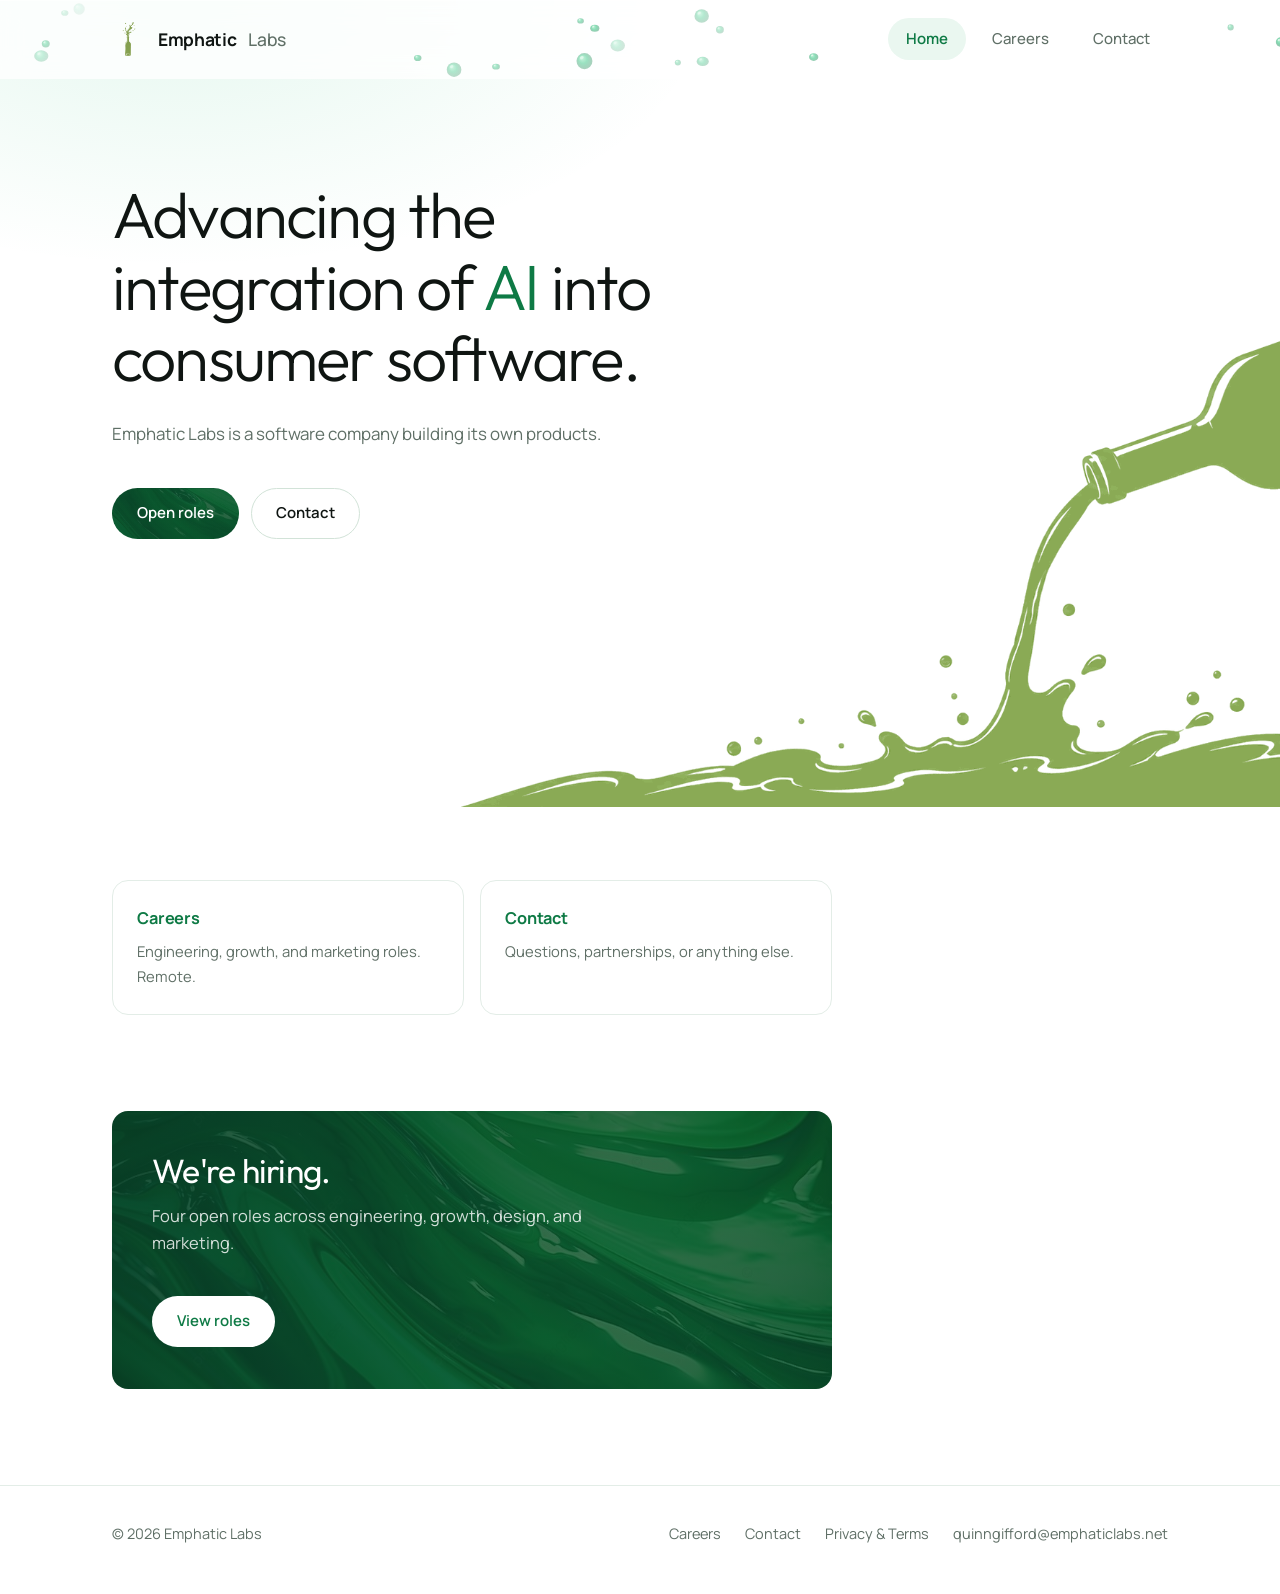
==== site/index.html @ 2c8e4764 "upload" ====
<!doctype html>
<html lang="en">
<head>
<meta charset="utf-8">
<meta name="viewport" content="width=device-width, initial-scale=1">
<title>Emphatic Labs</title>
<meta name="description" content="Advancing the integration of AI into consumer software.">
<link rel="preconnect" href="https://fonts.googleapis.com">
<link rel="preconnect" href="https://fonts.gstatic.com" crossorigin>
<link href="https://fonts.googleapis.com/css2?family=Manrope:wght@400;500;600;700&family=Outfit:wght@300;400&display=swap" rel="stylesheet">
<link rel="stylesheet" href="styles.css">
<link rel="icon" type="image/png" sizes="32x32" href="assets/favicon-32.png">
<link rel="apple-touch-icon" href="assets/apple-touch-icon.png">
</head>
<body>

<header class="site-header">
  <canvas id="nav-pixels" aria-hidden="true"></canvas>
  <div class="wrap">
    <a class="logo" href="index.html">
      <img src="assets/logo.png" alt="" width="512" height="512">
      Emphatic <span class="dim">Labs</span>
    </a>
    <nav class="nav">
      <a href="index.html" aria-current="page">Home</a>
      <a href="careers.html">Careers</a>
      <a href="contact.html">Contact</a>
    </nav>
  </div>
</header>

<main>

  <section class="hero hero-home">
    <div class="wrap">
      <h1>Advancing the integration of <span class="hl">AI</span> into consumer software.</h1>
      <p class="lede">
        Emphatic Labs is a software company building its own products.
      </p>
      <div class="hero-actions">
        <a class="btn btn-primary" href="careers.html">Open roles</a>
        <a class="btn btn-ghost" href="contact.html">Contact</a>
      </div>
    </div>
  </section>

  <section class="section">
    <div class="wrap">
      <div class="cards">
        <a class="card" href="careers.html">
          <h3>Careers</h3>
          <p>Engineering, growth, and marketing roles. Remote.</p>
        </a>
        <a class="card" href="contact.html">
          <h3>Contact</h3>
          <p>Questions, partnerships, or anything else.</p>
        </a>
      </div>
    </div>
  </section>

  <section class="section">
    <div class="wrap">
      <div class="panel">
        <h2>We're hiring.</h2>
        <p>Four open roles across engineering, growth, design, and marketing.</p>
        <a class="btn" href="careers.html">View roles</a>
      </div>
    </div>
  </section>

</main>

<footer class="site-footer">
  <div class="wrap">
    <span>&copy; 2026 Emphatic Labs</span>
    <div class="foot-links">
      <a href="careers.html">Careers</a>
      <a href="contact.html">Contact</a>
      <a href="legal.html">Privacy &amp; Terms</a>
      <a href="mailto:quinngifford@emphaticlabs.net">quinngifford@emphaticlabs.net</a>
    </div>
  </div>
</footer>

<script src="nav.js"></script>

</body>
</html>
---- site/styles.css ----
/* Emphatic Labs — shared styles */

:root {
  --bg:           #ffffff;
  --surface:      #f4faf6;
  --line:         #e3ede7;
  --line-strong:  #d2e3d8;

  --text:         #0f1512;
  --muted:        #5f6f66;

  --accent:       #0e7a45;   /* text, links, solid fills — AA on white */
  --accent-bright:#2ec27e;   /* decorative fills, washes */
  --accent-soft:  #eaf7f0;   /* tinted surfaces */

  --radius:       16px;
  --radius-sm:    10px;
  --maxw:         1120px;
  --ease:         cubic-bezier(.22,.7,.3,1);
}

* { box-sizing: border-box; }

html { scroll-behavior: smooth; }

body {
  margin: 0;
  background: var(--bg);
  color: var(--text);
  font-family: "Manrope", -apple-system, BlinkMacSystemFont, "Segoe UI", Roboto, Helvetica, Arial, sans-serif;
  font-size: 16.5px;
  line-height: 1.65;
  -webkit-font-smoothing: antialiased;
  text-rendering: optimizeLegibility;
}

.wrap { width: 100%; max-width: var(--maxw); margin: 0 auto; padding: 0 32px; }

a { color: inherit; }

:focus-visible { outline: 2px solid var(--accent); outline-offset: 3px; border-radius: 4px; }

/* ---------- Header ---------- */

.site-header {
  position: sticky;
  top: 0;
  z-index: 20;
  background: rgba(255,255,255,.78);
  backdrop-filter: blur(14px);
  border-bottom: 1px solid transparent;
  transition: border-color .25s var(--ease), background .25s var(--ease);
}
.site-header.is-scrolled {
  border-bottom-color: var(--line);
  background: rgba(255,255,255,.92);
}

/* Drifting pixel field, behind the header content */
#nav-pixels {
  position: absolute;
  inset: 0;
  width: 100%;
  height: 100%;
  pointer-events: none;
  z-index: 0;
}

.site-header .wrap {
  position: relative;
  z-index: 1;
  display: flex;
  align-items: center;
  justify-content: space-between;
  gap: 40px;
  height: 78px;
}

.logo {
  display: inline-flex;
  align-items: center;
  gap: 12px;
  font-size: 17.5px;
  font-weight: 700;
  letter-spacing: -.02em;
  text-decoration: none;
  white-space: nowrap;
  padding: 6px 10px 6px 6px;
  margin-left: -6px;
  border-radius: 12px;
  transition: background .18s var(--ease);
}
.logo:hover { background: rgba(46,194,126,.09); }
.logo img {
  height: 34px;
  width: auto;
  display: block;
  flex: none;
  transition: transform .3s var(--ease);
}
.logo:hover img { transform: translateY(-2px) rotate(-4deg); }
.logo .dim { color: var(--muted); font-weight: 500; }

.nav { display: flex; align-items: center; gap: 8px; }
.nav a {
  position: relative;
  padding: 9px 18px;
  border-radius: 999px;
  font-size: 15px;
  font-weight: 500;
  color: var(--muted);
  text-decoration: none;
  transition: color .18s var(--ease), background .18s var(--ease);
}
.nav a:hover { color: var(--text); background: var(--surface); }
.nav a[aria-current="page"] {
  color: var(--accent);
  font-weight: 600;
  background: var(--accent-soft);
}

@media (max-width: 640px) {
  .wrap { padding: 0 20px; }
  .site-header .wrap { gap: 10px; height: 68px; }
  .logo { font-size: 15px; gap: 8px; padding: 5px 6px; margin-left: -4px; }
  .logo img { height: 26px; }
  .nav { gap: 1px; }
  .nav a { padding: 7px 9px; font-size: 13.5px; }
}

/* Small phones: drop "Labs" from the wordmark so the nav still fits */
@media (max-width: 420px) {
  .wrap { padding: 0 16px; }
  .logo .dim { display: none; }
  .nav a { padding: 7px 8px; font-size: 13px; }
}

/* ---------- Buttons ---------- */

.btn {
  display: inline-flex;
  align-items: center;
  gap: .5em;
  padding: 12px 24px;
  border-radius: 999px;
  border: 1px solid transparent;
  font-family: inherit;
  font-size: 15px;
  font-weight: 600;
  text-decoration: none;
  cursor: pointer;
  transition: background .18s var(--ease), border-color .18s var(--ease), color .18s var(--ease);
}
/* Liquid texture, darkened enough that white text stays well clear of AA */
.btn-primary {
  color: #fff;
  background:
    linear-gradient(rgba(9,74,42,.80), rgba(9,74,42,.86)),
    url("assets/panel-texture.jpg") center / 260% auto;
  background-color: var(--accent);
}
.btn-primary:hover {
  background:
    linear-gradient(rgba(9,74,42,.70), rgba(9,74,42,.78)),
    url("assets/panel-texture.jpg") center / 260% auto;
  background-color: var(--accent);
}
.btn-ghost { background: #fff; color: var(--text); border-color: var(--line-strong); }
.btn-ghost:hover { background: var(--surface); }

/* ---------- Hero ---------- */

.hero {
  position: relative;
  padding: 100px 0 92px;
}
/* Soft green wash behind the top of the page */
.hero::before {
  content: "";
  position: absolute;
  inset: -78px 0 auto 0;
  height: 560px;
  z-index: -1;
  background:
    radial-gradient(720px 360px at 16% 0%, rgba(46,194,126,.13), transparent 68%),
    radial-gradient(640px 400px at 84% 4%, rgba(46,194,126,.08), transparent 66%);
}

/* Home only: the pour artwork sits along the bottom, content stays in the
   clear space at the left. Padding scales with viewport width so the splash
   never rides up into the copy. */
.hero-home {
  padding-bottom: clamp(150px, 21vw, 310px);
  background-image: url("assets/hero-bg.png");
  background-repeat: no-repeat;
  background-position: bottom center;
  background-size: 100% auto;
}
.hero-home .wrap > * { max-width: 620px; }
/* Breathing room so the wave doesn't butt straight into the cards */
.hero-home + .section { padding-top: 72px; }
.hero-home::before { background: radial-gradient(760px 380px at 14% 0%, rgba(46,194,126,.12), transparent 70%); }

h1 {
  margin: 0;
  font-family: "Outfit", "Manrope", sans-serif;
  font-size: clamp(2.4rem, 5.6vw, 4rem);
  font-weight: 300;
  line-height: 1.12;
  letter-spacing: -.028em;
  max-width: 19ch;
  text-wrap: balance;
}
h1 .hl { color: var(--accent); }

.lede {
  margin: 26px 0 0;
  max-width: 52ch;
  font-size: 1.06rem;
  color: var(--muted);
}

.hero-actions { display: flex; flex-wrap: wrap; gap: 12px; margin-top: 40px; }

/* ---------- Sections ---------- */

.section { padding: 0 0 96px; }

h2 {
  margin: 0 0 18px;
  font-family: "Outfit", "Manrope", sans-serif;
  font-size: clamp(1.6rem, 3vw, 2.1rem);
  font-weight: 400;
  line-height: 1.2;
  letter-spacing: -.022em;
  text-wrap: balance;
}

h3 { margin: 0 0 8px; font-size: 1.02rem; font-weight: 700; letter-spacing: -.01em; }

p { margin: 0 0 16px; }
p:last-child { margin-bottom: 0; }

.prose { max-width: 58ch; color: var(--muted); }

.label {
  font-size: 13px;
  font-weight: 600;
  letter-spacing: .06em;
  text-transform: uppercase;
  color: var(--accent);
  margin: 0 0 20px;
}

/* ---------- Cards ---------- */

.cards { display: grid; gap: 16px; grid-template-columns: repeat(2, 1fr); max-width: 720px; }
@media (max-width: 760px) { .cards { grid-template-columns: 1fr; } }

.card {
  display: block;
  padding: 24px 24px 26px;
  border: 1px solid var(--line);
  border-radius: var(--radius);
  background: #fff;
  text-decoration: none;
  transition: border-color .2s var(--ease), background .2s var(--ease);
}
.card:hover { border-color: var(--line-strong); background: var(--surface); }
.card h3 { color: var(--accent); }
.card p { color: var(--muted); font-size: 14.8px; margin: 0; }

/* Liquid-texture panel */
.panel {
  border-radius: var(--radius);
  background:
    linear-gradient(115deg, rgba(8,66,38,.86), rgba(9,74,42,.72)),
    url("assets/panel-texture.jpg") center / cover;
  background-color: var(--accent);
  color: #fff;
  padding: 40px 40px 42px;
  max-width: 720px;
  overflow: hidden;
}
.panel h2 { color: #fff; margin-bottom: 10px; }
.panel p { color: rgba(255,255,255,.82); max-width: 46ch; }
.panel .btn {
  margin-top: 24px;
  background: #fff;
  color: var(--accent);
}
.panel .btn:hover { background: #eaf7f0; }

/* ---------- Job list ---------- */

.jobs { display: grid; gap: 12px; max-width: 860px; }

.job {
  display: grid;
  grid-template-columns: 1fr auto auto;
  align-items: center;
  gap: 28px;
  padding: 24px 28px;
  border: 1px solid var(--line);
  border-radius: var(--radius);
  background: #fff;
  text-decoration: none;
  transition: border-color .2s var(--ease), background .2s var(--ease);
}
.job:hover { border-color: var(--line-strong); background: var(--surface); }
.job:hover .arrow { color: var(--accent); transform: translateX(4px); }
.job:hover .job-title { color: var(--accent); }

.job-title {
  margin: 0;
  font-size: 1.16rem;
  font-weight: 700;
  letter-spacing: -.015em;
  transition: color .18s var(--ease);
}
.job-meta {
  color: var(--muted);
  font-size: 14.5px;
  white-space: nowrap;
}

@media (max-width: 620px) {
  .job {
    grid-template-columns: 1fr;
    gap: 6px;
    padding: 20px 22px;
  }
  .job-meta { font-size: 14px; }
}

.arrow { font-size: 19px; color: var(--muted); transition: transform .22s var(--ease), color .18s var(--ease); }
@media (max-width: 620px) { .arrow { display: none; } }

/* ---------- Legal ---------- */

.legal { max-width: 68ch; }
.legal h2 {
  margin-top: 0;
  padding-bottom: 14px;
  border-bottom: 1px solid var(--line);
}
.legal h3 {
  margin: 36px 0 10px;
  font-size: 1.02rem;
  color: var(--accent);
}
.legal p { color: var(--muted); }
.legal a { color: var(--accent); text-decoration: underline; text-underline-offset: 2px; }
.legal hr {
  border: 0;
  border-top: 1px solid var(--line);
  margin: 64px 0 56px;
}

/* ---------- Contact ---------- */

.contact-grid { display: grid; grid-template-columns: 1fr 1fr; gap: 64px; align-items: start; }
@media (max-width: 860px) { .contact-grid { grid-template-columns: 1fr; gap: 48px; } }

.channel {
  display: block;
  padding: 20px 0;
  border-bottom: 1px solid var(--line);
  text-decoration: none;
}
.channel:first-of-type { border-top: 1px solid var(--line); }
.channel .k { font-size: 13px; color: var(--muted); }
.channel .v { display: block; margin-top: 4px; font-size: 1.06rem; font-weight: 600; letter-spacing: -.015em; }
.channel:hover .v { color: var(--accent); }

form { display: grid; gap: 16px; }
label { display: block; font-size: 14px; font-weight: 600; margin-bottom: 7px; }
input, textarea {
  width: 100%;
  padding: 12px 14px;
  background: #fff;
  border: 1px solid var(--line-strong);
  border-radius: var(--radius-sm);
  color: var(--text);
  font: inherit;
  font-size: 15.5px;
  transition: border-color .18s var(--ease), box-shadow .18s var(--ease);
}
input::placeholder, textarea::placeholder { color: #9aa9a1; }
input:focus, textarea:focus {
  outline: none;
  border-color: var(--accent-bright);
  box-shadow: 0 0 0 3px rgba(46,194,126,.16);
}
textarea { resize: vertical; min-height: 130px; }
form .btn { justify-content: center; }

/* ---------- Footer ---------- */

.site-footer { border-top: 1px solid var(--line); padding: 36px 0 48px; }
.site-footer .wrap {
  display: flex;
  flex-wrap: wrap;
  align-items: center;
  justify-content: space-between;
  gap: 16px;
  color: var(--muted);
  font-size: 14.5px;
}
.site-footer a { color: var(--muted); text-decoration: none; }
.site-footer a:hover { color: var(--text); }
.foot-links { display: flex; flex-wrap: wrap; gap: 10px 24px; }

@media (max-width: 640px) {
  .site-footer .wrap { flex-direction: column; align-items: flex-start; gap: 14px; }
}

@media (prefers-reduced-motion: reduce) {
  *, *::before, *::after { animation: none !important; transition: none !important; }
}
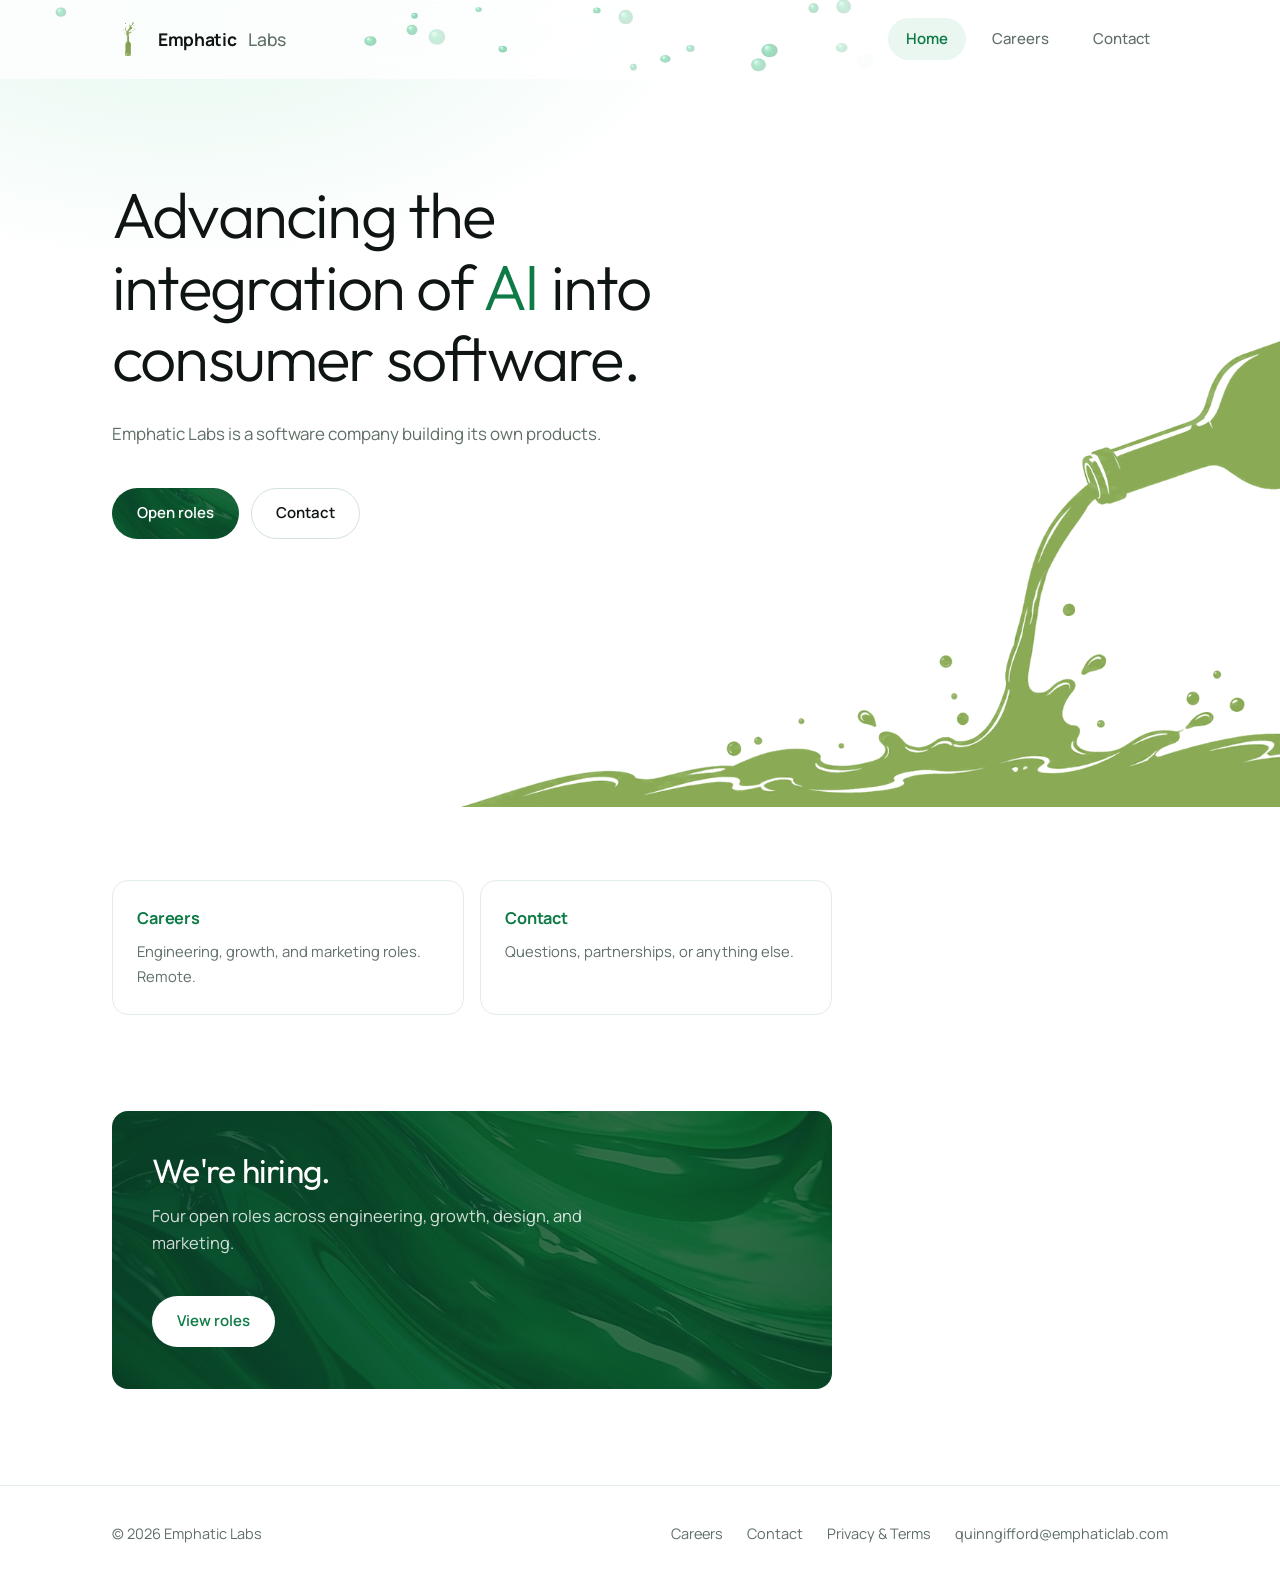
==== commit ffb95c4c: "fix domain" ====
--- a/site/index.html
+++ b/site/index.html
@@ -11,6 +11,18 @@
 <link rel="stylesheet" href="styles.css">
 <link rel="icon" type="image/png" sizes="32x32" href="assets/favicon-32.png">
 <link rel="apple-touch-icon" href="assets/apple-touch-icon.png">
+
+<link rel="canonical" href="https://emphaticlab.com/">
+<meta property="og:type" content="website">
+<meta property="og:site_name" content="Emphatic Labs">
+<meta property="og:url" content="https://emphaticlab.com/">
+<meta property="og:title" content="Emphatic Labs">
+<meta property="og:description" content="Advancing the integration of AI into consumer software.">
+<meta property="og:image" content="https://emphaticlab.com/assets/og.png">
+<meta property="og:image:width" content="1200">
+<meta property="og:image:height" content="630">
+<meta property="og:image:alt" content="Emphatic Labs — advancing the integration of AI into consumer software">
+<meta name="twitter:card" content="summary_large_image">
 </head>
 <body>
 
@@ -78,7 +90,7 @@
       <a href="careers.html">Careers</a>
       <a href="contact.html">Contact</a>
       <a href="legal.html">Privacy &amp; Terms</a>
-      <a href="mailto:quinngifford@emphaticlabs.net">quinngifford@emphaticlabs.net</a>
+      <a href="mailto:quinngifford@emphaticlab.com">quinngifford@emphaticlab.com</a>
     </div>
   </div>
 </footer>
